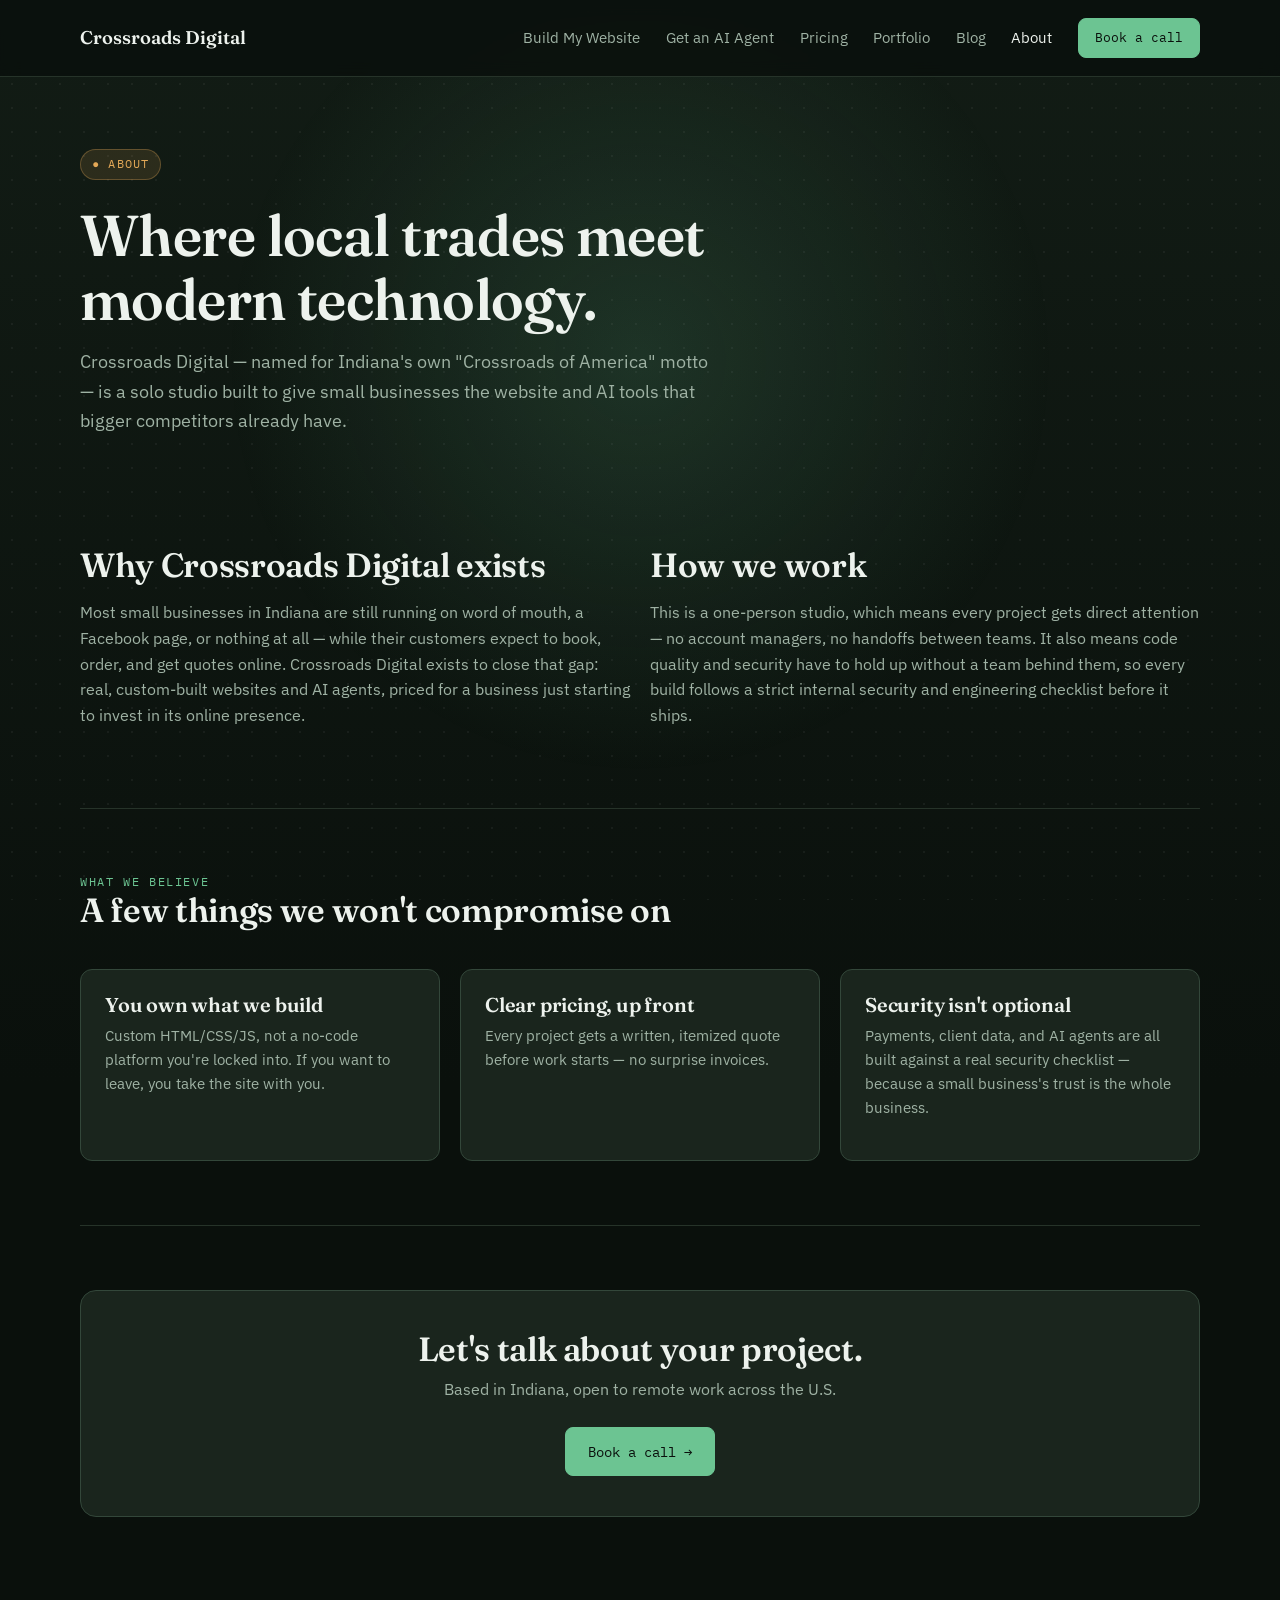
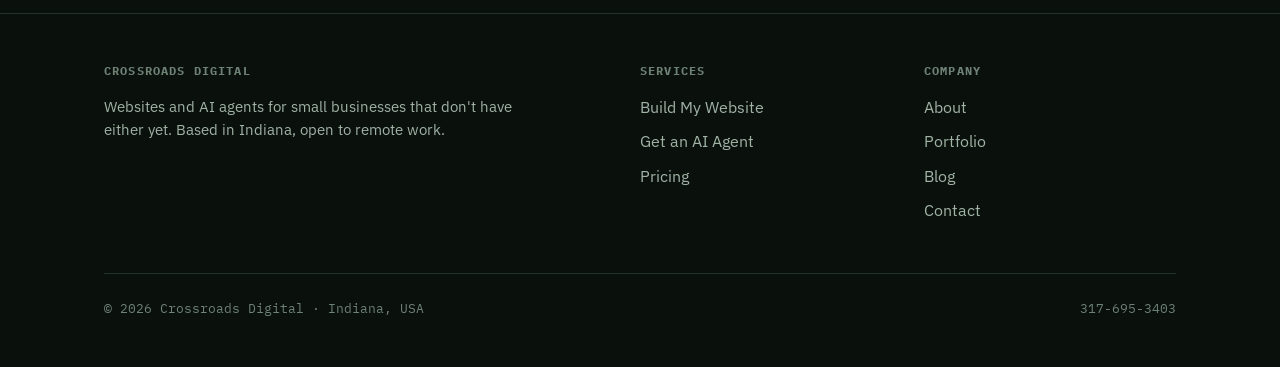
==== site/about.html @ ee1a5118 "Initial commit: Crossroads Digital marketing site Static HTML/CSS/JS site per the launch plan (color" ====
<!doctype html>
<html lang="en">
<head>
<meta charset="utf-8">
<meta name="viewport" content="width=device-width, initial-scale=1">
<title>About — Crossroads Digital</title>
<meta name="description" content="Crossroads Digital is a solo Indiana studio building custom websites and AI agents for small businesses.">
<link rel="icon" type="image/svg+xml" href="favicon.svg">
<meta property="og:type" content="website">
<meta property="og:title" content="About — Crossroads Digital">
<meta property="og:description" content="Crossroads Digital is a solo Indiana studio building custom websites and AI agents for small businesses.">
<meta name="twitter:card" content="summary">
<meta name="twitter:title" content="About — Crossroads Digital">
<meta name="twitter:description" content="Crossroads Digital is a solo Indiana studio building custom websites and AI agents for small businesses.">
<link rel="stylesheet" href="css/styles.css">
</head>
<body>

<header class="site">
  <nav class="wrap nav">
    <a href="index.html" class="logo">Crossroads Digital</a>
    <button class="nav-toggle" id="navToggle" aria-expanded="false" aria-controls="navLinks">Menu</button>
    <div class="nav-links" id="navLinks">
      <a href="build-my-website.html">Build My Website</a>
      <a href="get-an-ai-agent.html">Get an AI Agent</a>
      <a href="pricing.html">Pricing</a>
      <a href="portfolio.html">Portfolio</a>
      <a href="blog.html">Blog</a>
      <a href="about.html">About</a>
      <a href="contact.html" class="nav-cta">Book a call</a>
    </div>
  </nav>
</header>

<main>
  <section class="hero wrap" style="padding-bottom:2rem;">
    <div class="tag">● About</div>
    <h1>Where local trades meet modern technology.</h1>
    <p class="sub">Crossroads Digital — named for Indiana's own "Crossroads of America" motto — is a solo studio built to give small businesses the website and AI tools that bigger competitors already have.</p>
  </section>

  <section class="section no-border wrap">
    <div class="grid grid-2">
      <div>
        <h2>Why Crossroads Digital exists</h2>
        <p class="muted">Most small businesses in Indiana are still running on word of mouth, a Facebook page, or nothing at all — while their customers expect to book, order, and get quotes online. Crossroads Digital exists to close that gap: real, custom-built websites and AI agents, priced for a business just starting to invest in its online presence.</p>
      </div>
      <div>
        <h2>How we work</h2>
        <p class="muted">This is a one-person studio, which means every project gets direct attention — no account managers, no handoffs between teams. It also means code quality and security have to hold up without a team behind them, so every build follows a strict internal security and engineering checklist before it ships.</p>
      </div>
    </div>
  </section>

  <section class="section wrap">
    <div class="section-head">
      <div class="kicker">What we believe</div>
      <h2>A few things we won't compromise on</h2>
    </div>
    <div class="grid grid-3">
      <div class="card">
        <h3>You own what we build</h3>
        <p>Custom HTML/CSS/JS, not a no-code platform you're locked into. If you want to leave, you take the site with you.</p>
      </div>
      <div class="card">
        <h3>Clear pricing, up front</h3>
        <p>Every project gets a written, itemized quote before work starts — no surprise invoices.</p>
      </div>
      <div class="card">
        <h3>Security isn't optional</h3>
        <p>Payments, client data, and AI agents are all built against a real security checklist — because a small business's trust is the whole business.</p>
      </div>
    </div>
  </section>

  <section class="section wrap">
    <div class="cta-band">
      <h2>Let's talk about your project.</h2>
      <p>Based in Indiana, open to remote work across the U.S.</p>
      <div class="btn-row">
        <a href="contact.html" class="btn">Book a call →</a>
      </div>
    </div>
  </section>
</main>

<footer class="site">
  <div class="wrap">
    <div class="footer-grid">
      <div>
        <h4>Crossroads Digital</h4>
        <p class="muted" style="max-width:26rem; font-size:0.92rem;">Websites and AI agents for small businesses that don't have either yet. Based in Indiana, open to remote work.</p>
      </div>
      <div>
        <h4>Services</h4>
        <ul>
          <li><a href="build-my-website.html">Build My Website</a></li>
          <li><a href="get-an-ai-agent.html">Get an AI Agent</a></li>
          <li><a href="pricing.html">Pricing</a></li>
        </ul>
      </div>
      <div>
        <h4>Company</h4>
        <ul>
          <li><a href="about.html">About</a></li>
          <li><a href="portfolio.html">Portfolio</a></li>
          <li><a href="blog.html">Blog</a></li>
          <li><a href="contact.html">Contact</a></li>
        </ul>
      </div>
    </div>
    <div class="footer-bottom">
      <span>© 2026 Crossroads Digital · Indiana, USA</span>
      <span>317-695-3403</span>
    </div>
  </div>
</footer>

<script src="js/nav.js"></script>
</body>
</html>
---- site/css/styles.css ----
/* Crossroads Digital — shared design system
   Palette, type, and pattern lifted directly from the launch plan. */

@import url('https://fonts.googleapis.com/css2?family=Fraunces:opsz,wght@9..144,500;9..144,600;9..144,700&family=IBM+Plex+Sans:wght@400;500;600;700&family=IBM+Plex+Mono:wght@400;500&display=swap');

:root {
  --bg-0: #0a100c;
  --bg-1: #121c15;
  --surface: #1a251d;
  --surface-2: #1f2e23;
  --border: #33473a;
  --border-soft: #263329;
  --text: #edf2ed;
  --text-muted: #9fb2a4;
  --text-faint: #6d8175;
  --accent: #6cc492;
  --accent-strong: #9be6ba;
  --amber: #e3a857;
  --amber-soft: rgba(227, 168, 87, 0.13);
  --accent-soft: rgba(108, 196, 146, 0.12);
  --font-display: "Fraunces", Georgia, "Times New Roman", serif;
  --font-body: "IBM Plex Sans", -apple-system, "Segoe UI", sans-serif;
  --font-mono: "IBM Plex Mono", ui-monospace, "SFMono-Regular", Menlo, monospace;
  --max: 1120px;
}

* { box-sizing: border-box; }
html { -webkit-text-size-adjust: 100%; scroll-behavior: smooth; }

body {
  margin: 0;
  background: linear-gradient(180deg, var(--bg-1) 0%, var(--bg-0) 55%, var(--bg-0) 100%);
  color: var(--text);
  font-family: var(--font-body);
  font-size: 16px;
  line-height: 1.6;
  position: relative;
  min-height: 100vh;
  overflow-x: hidden;
}

body::before {
  content: "";
  position: fixed;
  inset: 0;
  background-image: radial-gradient(circle, rgba(255, 255, 255, 0.05) 1px, transparent 1px);
  background-size: 24px 24px;
  pointer-events: none;
  z-index: 0;
}

body::after {
  content: "";
  position: fixed;
  top: -10%;
  left: 50%;
  width: 900px;
  height: 900px;
  transform: translateX(-50%);
  background: radial-gradient(circle, rgba(108, 196, 146, 0.16) 0%, rgba(108, 196, 146, 0) 65%);
  pointer-events: none;
  z-index: 0;
}

img { max-width: 100%; display: block; }
a { color: var(--accent-strong); text-decoration: none; }
a:hover { text-decoration: underline; }
a:focus-visible, button:focus-visible, input:focus-visible, textarea:focus-visible, summary:focus-visible {
  outline: 2px solid var(--accent-strong);
  outline-offset: 2px;
}

h1, h2, h3 {
  font-family: var(--font-display);
  font-weight: 600;
  line-height: 1.1;
  letter-spacing: -0.01em;
  margin: 0 0 1rem;
  text-wrap: balance;
}
h1 { font-size: clamp(2.4rem, 6vw, 3.6rem); }
h2 { font-size: clamp(1.6rem, 3.4vw, 2.1rem); }
h3 { font-size: 1.25rem; }
p { margin: 0 0 1rem; color: var(--text); }
.muted { color: var(--text-muted); }

.wrap {
  position: relative;
  z-index: 1;
  max-width: var(--max);
  margin: 0 auto;
  padding: 0 1.5rem;
}

.eyebrow, .kicker {
  font-family: var(--font-mono);
  font-size: 0.72rem;
  letter-spacing: 0.14em;
  text-transform: uppercase;
  color: var(--accent);
}

.tag {
  display: inline-flex;
  align-items: center;
  gap: 0.5rem;
  font-family: var(--font-mono);
  font-size: 0.72rem;
  letter-spacing: 0.1em;
  text-transform: uppercase;
  color: var(--amber);
  background: var(--amber-soft);
  border: 1px solid rgba(227, 168, 87, 0.3);
  padding: 0.35rem 0.7rem;
  border-radius: 100px;
  margin-bottom: 1.5rem;
}

/* ---------- Header / nav ---------- */
header.site {
  position: sticky;
  top: 0;
  z-index: 20;
  background: rgba(10, 16, 12, 0.85);
  backdrop-filter: blur(8px);
  border-bottom: 1px solid var(--border-soft);
}
.nav {
  display: flex;
  align-items: center;
  justify-content: space-between;
  padding: 1.1rem 0;
  gap: 1rem;
}
.logo {
  font-family: var(--font-display);
  font-weight: 600;
  font-size: 1.15rem;
  color: var(--text);
  white-space: nowrap;
}
.logo:hover { text-decoration: none; color: var(--accent-strong); }
.nav-links {
  display: flex;
  align-items: center;
  gap: 1.6rem;
  font-size: 0.92rem;
}
.nav-links a { color: var(--text-muted); }
.nav-links a:hover, .nav-links a.active { color: var(--text); text-decoration: none; }
.nav-cta {
  font-family: var(--font-mono);
  font-size: 0.82rem;
  color: var(--bg-0) !important;
  background: var(--accent);
  padding: 0.55rem 1rem;
  border-radius: 8px;
  border: 1px solid var(--accent);
  white-space: nowrap;
}
.nav-cta:hover { background: var(--accent-strong); text-decoration: none; }

.nav-toggle { display: none; }

@media (max-width: 760px) {
  .nav-links {
    display: none;
    position: absolute;
    top: 100%;
    left: 0;
    right: 0;
    flex-direction: column;
    align-items: flex-start;
    gap: 0;
    background: var(--bg-1);
    border-bottom: 1px solid var(--border-soft);
    padding: 0.5rem 1.5rem 1rem;
  }
  .nav-links.open { display: flex; }
  .nav-links a { padding: 0.7rem 0; width: 100%; }
  .nav-cta { margin-top: 0.5rem; }
  .nav-toggle {
    display: inline-flex;
    background: none;
    border: 1px solid var(--border);
    color: var(--text);
    border-radius: 8px;
    padding: 0.5rem 0.7rem;
    font-size: 1rem;
  }
}

/* ---------- Hero ---------- */
.hero { padding: 4.5rem 0 3.5rem; }
.hero .sub { font-size: 1.15rem; color: var(--text-muted); max-width: 40rem; }

.hero-paths {
  display: grid;
  grid-template-columns: 1fr 1fr;
  gap: 1.25rem;
  margin-top: 2.5rem;
}
@media (max-width: 700px) { .hero-paths { grid-template-columns: 1fr; } }

.path-card {
  display: block;
  background: var(--surface);
  border: 1px solid var(--border);
  border-radius: 14px;
  padding: 1.75rem;
  transition: border-color 0.15s ease, transform 0.15s ease;
}
.path-card:hover { border-color: var(--accent); transform: translateY(-2px); text-decoration: none; }
.path-card .path-eyebrow { font-family: var(--font-mono); font-size: 0.72rem; letter-spacing: 0.1em; text-transform: uppercase; color: var(--text-faint); margin-bottom: 0.6rem; }
.path-card h3 { color: var(--text); margin-bottom: 0.5rem; }
.path-card p { color: var(--text-muted); font-size: 0.95rem; margin-bottom: 1rem; }
.path-card .go { color: var(--accent-strong); font-family: var(--font-mono); font-size: 0.85rem; }

.niche-tags { display: flex; flex-wrap: wrap; gap: 0.5rem; }
.niche-tag {
  font-family: var(--font-mono);
  font-size: 0.72rem;
  padding: 0.3rem 0.6rem;
  border-radius: 100px;
  border: 1px solid var(--border);
  color: var(--text-muted);
}
.niche-tag.launch { color: var(--accent-strong); border-color: rgba(108,196,146,0.4); background: var(--accent-soft); }

/* ---------- Sections ---------- */
.section { padding: 4rem 0; border-top: 1px solid var(--border-soft); }
.section.no-border { border-top: none; }
.section .lede { color: var(--text-muted); font-size: 1.02rem; max-width: 42rem; margin-bottom: 2rem; }
.section-head { margin-bottom: 2.5rem; }

/* ---------- Cards / grids ---------- */
.grid { display: grid; gap: 1.25rem; }
.grid-3 { grid-template-columns: repeat(3, 1fr); }
.grid-2 { grid-template-columns: repeat(2, 1fr); }
@media (max-width: 860px) { .grid-3 { grid-template-columns: 1fr 1fr; } }
@media (max-width: 620px) { .grid-3, .grid-2 { grid-template-columns: 1fr; } }

.card {
  background: var(--surface);
  border: 1px solid var(--border);
  border-radius: 12px;
  padding: 1.5rem;
}
.card h3 { margin-bottom: 0.5rem; }
.card p { color: var(--text-muted); font-size: 0.94rem; }
.card .price {
  font-family: var(--font-mono);
  color: var(--amber);
  font-size: 0.95rem;
  margin-top: 0.75rem;
}
.card .cta-link { display: inline-block; margin-top: 0.75rem; font-size: 0.9rem; }
.card.coming-soon { opacity: 0.6; }
.card.coming-soon .badge {
  font-family: var(--font-mono);
  font-size: 0.65rem;
  letter-spacing: 0.08em;
  text-transform: uppercase;
  color: var(--text-faint);
  border: 1px solid var(--border);
  border-radius: 100px;
  padding: 0.15rem 0.55rem;
  display: inline-block;
  margin-bottom: 0.6rem;
}

/* ---------- Flagship / pricing ---------- */
.flagship {
  background: var(--surface);
  border: 1px solid rgba(108, 196, 146, 0.35);
  border-radius: 16px;
  padding: 2rem;
  margin-bottom: 2.5rem;
}
.flagship-head {
  display: flex;
  justify-content: space-between;
  align-items: flex-start;
  gap: 1rem;
  flex-wrap: wrap;
  margin-bottom: 1.5rem;
}
.flagship-name { font-family: var(--font-display); font-size: 1.4rem; font-weight: 600; }
.flagship-sub { color: var(--text-muted); font-size: 0.92rem; margin: 0.3rem 0 0; }
.pick {
  font-family: var(--font-mono);
  font-size: 0.7rem;
  letter-spacing: 0.08em;
  text-transform: uppercase;
  color: var(--bg-0);
  background: var(--accent);
  padding: 0.3rem 0.7rem;
  border-radius: 100px;
  white-space: nowrap;
}

.line-item {
  display: flex;
  justify-content: space-between;
  align-items: flex-start;
  gap: 1.5rem;
  padding: 1rem 0;
  border-top: 1px solid var(--border-soft);
}
.line-item:first-of-type { border-top: none; }
.li-label { color: var(--text); font-size: 0.98rem; max-width: 34rem; }
.li-why { display: block; color: var(--text-faint); font-size: 0.85rem; margin-top: 0.3rem; }
.li-price { font-family: var(--font-mono); color: var(--text); white-space: nowrap; font-size: 0.98rem; }
.line-item.total { border-top: 1px solid var(--border); margin-top: 0.5rem; padding-top: 1.25rem; }
.line-item.total .li-label { font-weight: 600; }
.line-item.total .li-price { color: var(--accent-strong); font-size: 1.15rem; }
.line-item.retainer .li-price { color: var(--amber); }

.price-table-wrap { overflow-x: auto; }
.price-table { width: 100%; border-collapse: collapse; font-size: 0.94rem; }
.price-table th, .price-table td { text-align: left; padding: 0.9rem 0.75rem; border-bottom: 1px solid var(--border-soft); vertical-align: top; }
.price-table th { font-family: var(--font-mono); font-size: 0.72rem; letter-spacing: 0.08em; text-transform: uppercase; color: var(--text-faint); font-weight: 500; }
.price-table td.svc { color: var(--text); font-weight: 500; white-space: nowrap; }
.price-table td.desc { color: var(--text-muted); }
.price-table td.price { font-family: var(--font-mono); color: var(--amber); white-space: nowrap; }

.note { color: var(--text-faint); font-size: 0.88rem; margin-top: 1.5rem; }

/* ---------- Steps / process ---------- */
.steps { list-style: none; margin: 0; padding: 0; counter-reset: step; }
.steps li {
  counter-increment: step;
  position: relative;
  padding: 0 0 1.75rem 3rem;
  border-left: 1px solid var(--border);
  margin-left: 0.9rem;
}
.steps li:last-child { border-left: 1px solid transparent; padding-bottom: 0; }
.steps li::before {
  content: counter(step);
  position: absolute;
  left: -0.9rem;
  top: 0;
  width: 1.8rem;
  height: 1.8rem;
  border-radius: 50%;
  background: var(--surface-2);
  border: 1px solid var(--accent);
  color: var(--accent-strong);
  font-family: var(--font-mono);
  font-size: 0.85rem;
  display: flex;
  align-items: center;
  justify-content: center;
}
.step-title { font-weight: 600; color: var(--text); margin-bottom: 0.25rem; }
.step-detail { color: var(--text-muted); font-size: 0.94rem; }

/* ---------- CTA band ---------- */
.cta-band {
  background: var(--surface);
  border: 1px solid var(--border);
  border-radius: 16px;
  padding: 2.5rem;
  text-align: center;
}
.cta-band h2 { margin-bottom: 0.6rem; }
.cta-band p { color: var(--text-muted); margin-bottom: 1.5rem; }

.btn {
  display: inline-flex;
  align-items: center;
  gap: 0.4rem;
  font-family: var(--font-mono);
  font-size: 0.9rem;
  color: var(--bg-0);
  background: var(--accent);
  padding: 0.75rem 1.4rem;
  border-radius: 8px;
  border: 1px solid var(--accent);
}
.btn:hover { background: var(--accent-strong); text-decoration: none; }
.btn.secondary {
  color: var(--text);
  background: transparent;
  border: 1px solid var(--border);
}
.btn.secondary:hover { border-color: var(--accent); background: var(--surface-2); }
.btn-row { display: flex; gap: 0.9rem; flex-wrap: wrap; justify-content: center; }

/* ---------- Footer ---------- */
footer.site {
  border-top: 1px solid var(--border-soft);
  padding: 3rem 0;
  margin-top: 2rem;
}
.footer-grid {
  display: grid;
  grid-template-columns: 2fr 1fr 1fr;
  gap: 2rem;
}
@media (max-width: 700px) { .footer-grid { grid-template-columns: 1fr; } }
footer.site h4 {
  font-family: var(--font-mono);
  font-size: 0.72rem;
  letter-spacing: 0.1em;
  text-transform: uppercase;
  color: var(--text-faint);
  margin: 0 0 0.9rem;
}
footer.site ul { list-style: none; margin: 0; padding: 0; }
footer.site li { margin-bottom: 0.55rem; }
footer.site a { color: var(--text-muted); }
footer.site a:hover { color: var(--text); }
.footer-bottom {
  margin-top: 2.5rem;
  padding-top: 1.5rem;
  border-top: 1px solid var(--border-soft);
  display: flex;
  justify-content: space-between;
  flex-wrap: wrap;
  gap: 0.5rem;
  font-size: 0.82rem;
  color: var(--text-faint);
  font-family: var(--font-mono);
}

/* ---------- Contact form ---------- */
.contact-form { display: grid; gap: 1.1rem; max-width: 32rem; }
.field label { display: block; font-size: 0.88rem; color: var(--text-muted); margin-bottom: 0.4rem; }
.field input, .field select, .field textarea {
  width: 100%;
  background: var(--surface-2);
  border: 1px solid var(--border);
  border-radius: 8px;
  padding: 0.7rem 0.85rem;
  color: var(--text);
  font-family: var(--font-body);
  font-size: 0.96rem;
}
.field textarea { resize: vertical; min-height: 7rem; }
.field input::placeholder, .field textarea::placeholder { color: var(--text-faint); }

.contact-cards { display: grid; gap: 1rem; grid-template-columns: 1fr 1fr; margin-bottom: 2rem; }
@media (max-width: 620px) { .contact-cards { grid-template-columns: 1fr; } }
.contact-cards .card a { font-family: var(--font-mono); font-size: 0.95rem; }

/* ---------- Misc ---------- */
.badge-soon {
  display: inline-block;
  font-family: var(--font-mono);
  font-size: 0.7rem;
  letter-spacing: 0.06em;
  text-transform: uppercase;
  color: var(--amber);
  background: var(--amber-soft);
  border: 1px solid rgba(227,168,87,0.3);
  border-radius: 100px;
  padding: 0.2rem 0.6rem;
}

.portfolio-card {
  background: var(--surface);
  border: 1px solid var(--border);
  border-radius: 14px;
  overflow: hidden;
}
.portfolio-card .thumb {
  aspect-ratio: 16/9;
  background: linear-gradient(135deg, var(--surface-2), var(--bg-0));
  display: flex;
  align-items: center;
  justify-content: center;
  color: var(--text-faint);
  font-family: var(--font-mono);
  font-size: 0.85rem;
  border-bottom: 1px solid var(--border-soft);
}
.portfolio-card .body { padding: 1.25rem 1.5rem 1.5rem; }

/* ---------- Estimator tool ---------- */
.estimator-tool {
  background: var(--surface);
  border: 1px solid var(--border);
  border-radius: 16px;
  padding: 2rem;
}
.estimator-rows { display: grid; gap: 1rem; margin-bottom: 1.25rem; }
.estimator-row {
  display: grid;
  grid-template-columns: 1.3fr 1.1fr 1.3fr 0.7fr 1.1fr auto;
  gap: 0.75rem;
  align-items: end;
  background: var(--surface-2);
  border: 1px solid var(--border-soft);
  border-radius: 10px;
  padding: 1rem;
}
@media (max-width: 820px) {
  .estimator-row { grid-template-columns: 1fr 1fr; }
  .field-removal { grid-column: span 2; }
}
.estimator-row .field label {
  display: block;
  font-family: var(--font-mono);
  font-size: 0.68rem;
  letter-spacing: 0.06em;
  text-transform: uppercase;
  color: var(--text-faint);
  margin-bottom: 0.35rem;
}
.estimator-row select,
.estimator-row input[type="number"] {
  width: 100%;
  background: var(--bg-1);
  border: 1px solid var(--border);
  border-radius: 8px;
  padding: 0.55rem 0.6rem;
  color: var(--text);
  font-family: var(--font-body);
  font-size: 0.92rem;
}
.field-removal { display: flex; align-items: center; gap: 0.5rem; }
.field-removal label { margin-bottom: 0 !important; text-transform: none !important; font-family: var(--font-body) !important; font-size: 0.85rem !important; color: var(--text-muted) !important; letter-spacing: normal !important; }
.row-remove {
  background: none;
  border: 1px solid var(--border);
  color: var(--text-faint);
  border-radius: 8px;
  width: 2.2rem;
  height: 2.2rem;
  font-size: 1.1rem;
  line-height: 1;
  cursor: pointer;
}
.row-remove:hover { color: var(--text); border-color: var(--amber); }

.estimator-totals {
  border-top: 1px solid var(--border);
  padding-top: 1.25rem;
  margin-top: 0.5rem;
}
.totals-line {
  display: flex;
  justify-content: space-between;
  gap: 1rem;
  padding: 0.4rem 0;
  color: var(--text-muted);
  font-size: 0.9rem;
}
.totals-range {
  display: flex;
  justify-content: space-between;
  align-items: baseline;
  margin-top: 0.75rem;
  padding-top: 0.9rem;
  border-top: 1px solid var(--border-soft);
}
.range-amount {
  font-family: var(--font-mono);
  color: var(--accent-strong);
  font-size: 1.3rem;
}
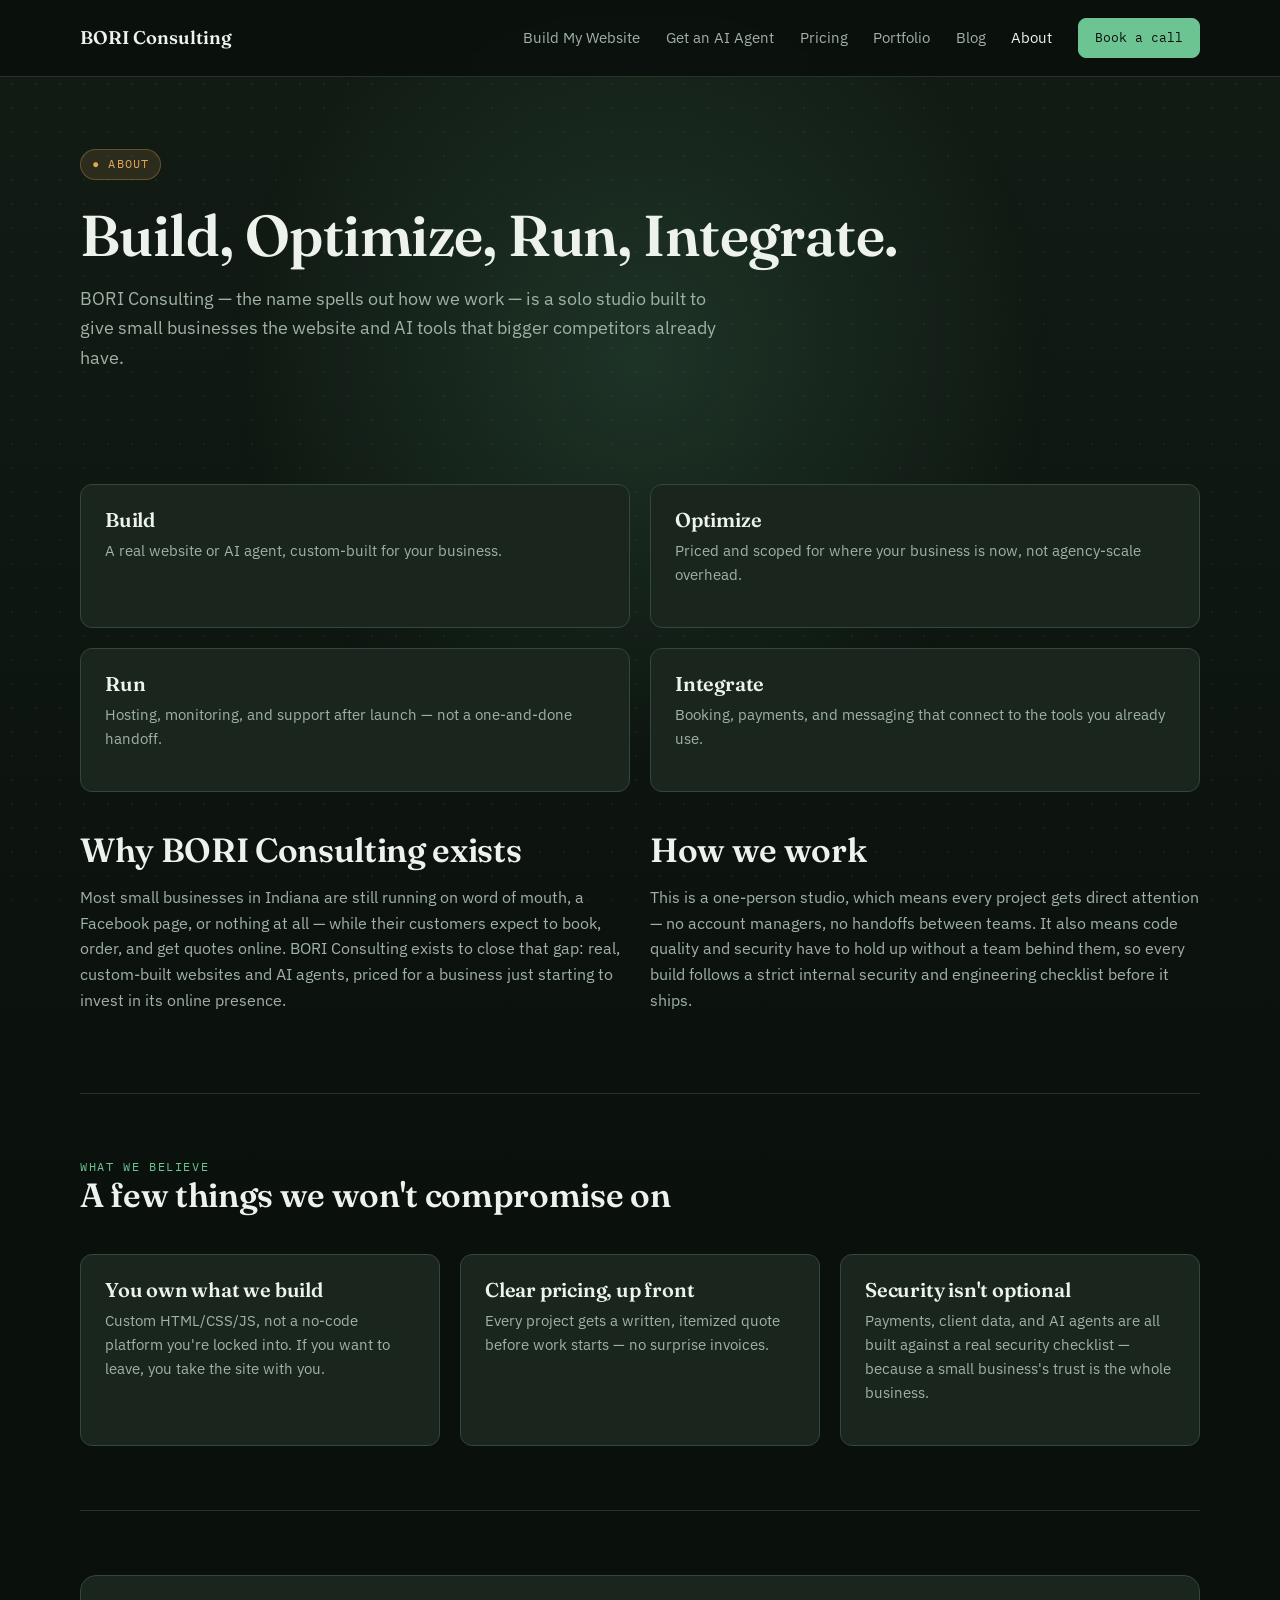
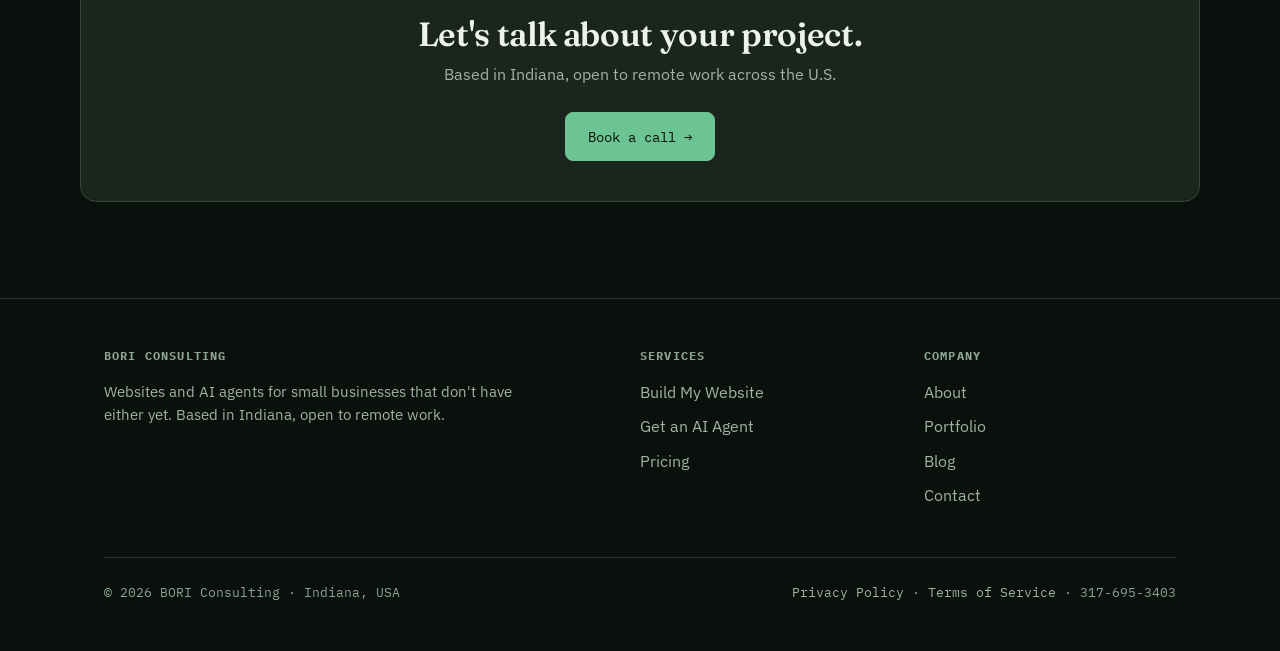
==== commit f04ec372: "Rebrand to BORI Consulting, add legal pages, fix contrast - Rename Crossroads Digital -> BORI Consul" ====
--- a/site/about.html
+++ b/site/about.html
@@ -3,22 +3,23 @@
 <head>
 <meta charset="utf-8">
 <meta name="viewport" content="width=device-width, initial-scale=1">
-<title>About — Crossroads Digital</title>
-<meta name="description" content="Crossroads Digital is a solo Indiana studio building custom websites and AI agents for small businesses.">
+<title>About — BORI Consulting</title>
+<meta name="description" content="BORI Consulting is a solo Indiana studio building custom websites and AI agents for small businesses.">
 <link rel="icon" type="image/svg+xml" href="favicon.svg">
 <meta property="og:type" content="website">
-<meta property="og:title" content="About — Crossroads Digital">
-<meta property="og:description" content="Crossroads Digital is a solo Indiana studio building custom websites and AI agents for small businesses.">
+<meta property="og:title" content="About — BORI Consulting">
+<meta property="og:description" content="BORI Consulting is a solo Indiana studio building custom websites and AI agents for small businesses.">
+<meta property="og:url" content="https://boriconsulting.com/about.html">
 <meta name="twitter:card" content="summary">
-<meta name="twitter:title" content="About — Crossroads Digital">
-<meta name="twitter:description" content="Crossroads Digital is a solo Indiana studio building custom websites and AI agents for small businesses.">
+<meta name="twitter:title" content="About — BORI Consulting">
+<meta name="twitter:description" content="BORI Consulting is a solo Indiana studio building custom websites and AI agents for small businesses.">
 <link rel="stylesheet" href="css/styles.css">
 </head>
 <body>
 
 <header class="site">
   <nav class="wrap nav">
-    <a href="index.html" class="logo">Crossroads Digital</a>
+    <a href="index.html" class="logo">BORI Consulting</a>
     <button class="nav-toggle" id="navToggle" aria-expanded="false" aria-controls="navLinks">Menu</button>
     <div class="nav-links" id="navLinks">
       <a href="build-my-website.html">Build My Website</a>
@@ -35,15 +36,33 @@
 <main>
   <section class="hero wrap" style="padding-bottom:2rem;">
     <div class="tag">● About</div>
-    <h1>Where local trades meet modern technology.</h1>
-    <p class="sub">Crossroads Digital — named for Indiana's own "Crossroads of America" motto — is a solo studio built to give small businesses the website and AI tools that bigger competitors already have.</p>
+    <h1>Build, Optimize, Run, Integrate.</h1>
+    <p class="sub">BORI Consulting — the name spells out how we work — is a solo studio built to give small businesses the website and AI tools that bigger competitors already have.</p>
   </section>
 
   <section class="section no-border wrap">
+    <div class="grid grid-2" style="margin-bottom:2.5rem;">
+      <div class="card">
+        <h3>Build</h3>
+        <p>A real website or AI agent, custom-built for your business.</p>
+      </div>
+      <div class="card">
+        <h3>Optimize</h3>
+        <p>Priced and scoped for where your business is now, not agency-scale overhead.</p>
+      </div>
+      <div class="card">
+        <h3>Run</h3>
+        <p>Hosting, monitoring, and support after launch — not a one-and-done handoff.</p>
+      </div>
+      <div class="card">
+        <h3>Integrate</h3>
+        <p>Booking, payments, and messaging that connect to the tools you already use.</p>
+      </div>
+    </div>
     <div class="grid grid-2">
       <div>
-        <h2>Why Crossroads Digital exists</h2>
-        <p class="muted">Most small businesses in Indiana are still running on word of mouth, a Facebook page, or nothing at all — while their customers expect to book, order, and get quotes online. Crossroads Digital exists to close that gap: real, custom-built websites and AI agents, priced for a business just starting to invest in its online presence.</p>
+        <h2>Why BORI Consulting exists</h2>
+        <p class="muted">Most small businesses in Indiana are still running on word of mouth, a Facebook page, or nothing at all — while their customers expect to book, order, and get quotes online. BORI Consulting exists to close that gap: real, custom-built websites and AI agents, priced for a business just starting to invest in its online presence.</p>
       </div>
       <div>
         <h2>How we work</h2>
@@ -88,7 +107,7 @@
   <div class="wrap">
     <div class="footer-grid">
       <div>
-        <h4>Crossroads Digital</h4>
+        <h4>BORI Consulting</h4>
         <p class="muted" style="max-width:26rem; font-size:0.92rem;">Websites and AI agents for small businesses that don't have either yet. Based in Indiana, open to remote work.</p>
       </div>
       <div>
@@ -110,8 +129,8 @@
       </div>
     </div>
     <div class="footer-bottom">
-      <span>© 2026 Crossroads Digital · Indiana, USA</span>
-      <span>317-695-3403</span>
+      <span>© 2026 BORI Consulting · Indiana, USA</span>
+      <span class="footer-legal"><a href="privacy-policy.html">Privacy Policy</a> · <a href="terms-of-service.html">Terms of Service</a> · 317-695-3403</span>
     </div>
   </div>
 </footer>
--- a/site/css/styles.css
+++ b/site/css/styles.css
@@ -1,4 +1,4 @@
-/* Crossroads Digital — shared design system
+/* BORI Consulting — shared design system
    Palette, type, and pattern lifted directly from the launch plan. */
 
 @import url('https://fonts.googleapis.com/css2?family=Fraunces:opsz,wght@9..144,500;9..144,600;9..144,700&family=IBM+Plex+Sans:wght@400;500;600;700&family=IBM+Plex+Mono:wght@400;500&display=swap');
@@ -12,7 +12,7 @@
   --border-soft: #263329;
   --text: #edf2ed;
   --text-muted: #9fb2a4;
-  --text-faint: #6d8175;
+  --text-faint: #8ca396; /* brightened from #6d8175 — the original failed WCAG AA (4.5:1) for body text against --surface and lighter; this passes ~5.3:1+ on every background it's used against. */
   --accent: #6cc492;
   --accent-strong: #9be6ba;
   --amber: #e3a857;
@@ -561,3 +561,32 @@
   color: var(--accent-strong);
   font-size: 1.3rem;
 }
+
+/* ---------- Legal documents ---------- */
+.legal-notice {
+  display: flex;
+  gap: 0.9rem;
+  align-items: flex-start;
+  background: var(--amber-soft);
+  border: 1px solid rgba(227, 168, 87, 0.35);
+  border-radius: 12px;
+  padding: 1.1rem 1.3rem;
+  margin-bottom: 2.5rem;
+}
+.legal-notice .mark {
+  font-family: var(--font-mono);
+  color: var(--amber);
+  font-weight: 600;
+  flex-shrink: 0;
+}
+.legal-notice p { margin: 0; color: var(--text); font-size: 0.92rem; }
+.legal-notice p + p { margin-top: 0.5rem; }
+
+.legal-doc { max-width: 42rem; }
+.legal-doc h2 { font-size: 1.3rem; margin-top: 2.25rem; }
+.legal-doc h2:first-of-type { margin-top: 0; }
+.legal-doc p, .legal-doc li { color: var(--text-muted); font-size: 0.97rem; }
+.legal-doc ul { padding-left: 1.25rem; margin: 0 0 1rem; }
+.legal-doc li { margin-bottom: 0.4rem; }
+.legal-doc strong { color: var(--text); }
+.legal-updated { font-family: var(--font-mono); font-size: 0.8rem; color: var(--text-faint); margin-bottom: 2rem; }
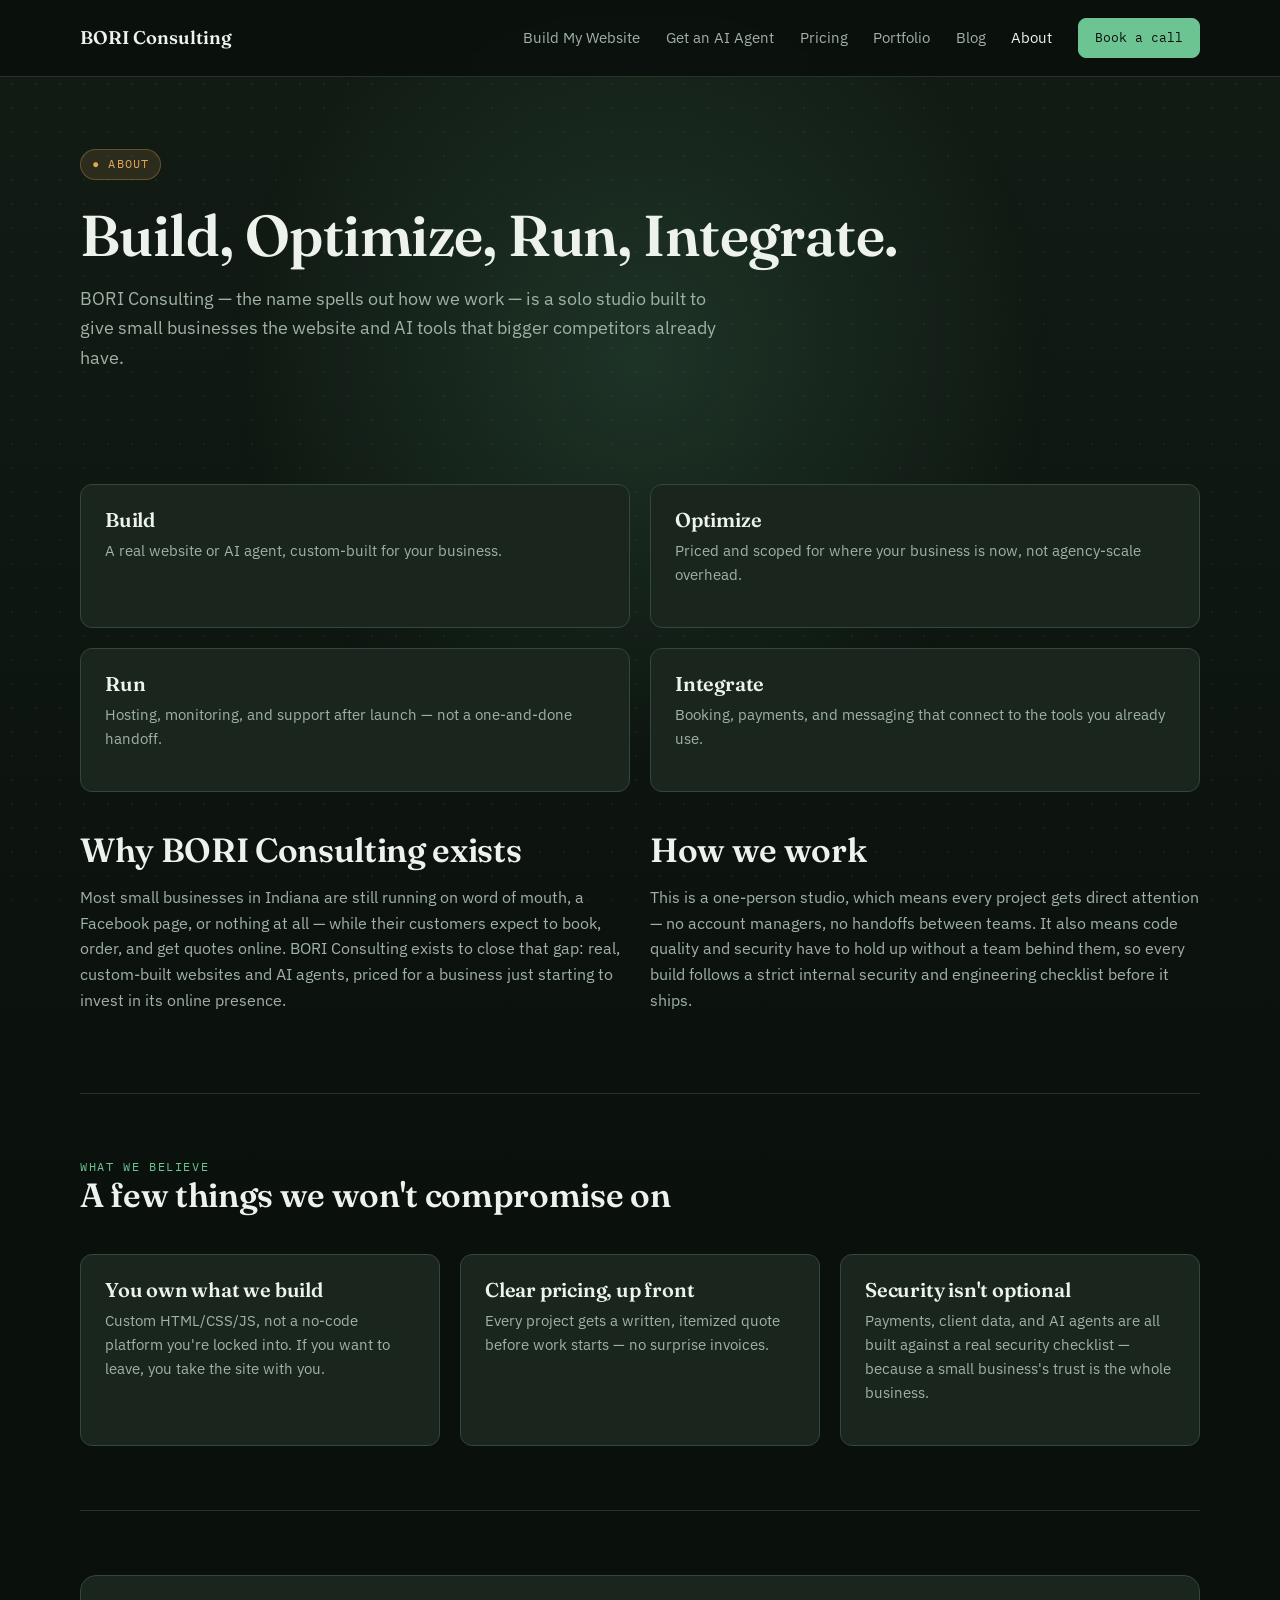
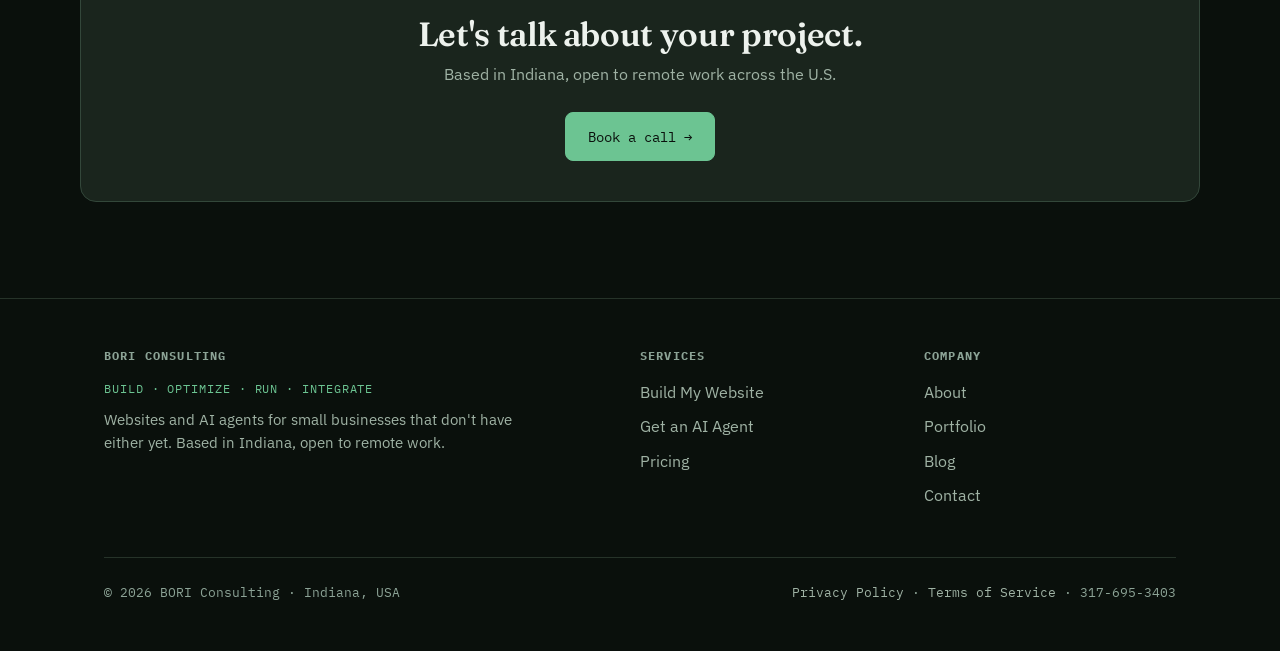
==== commit 86cf13a2: "Specify free intro call as 15 minutes; add BORI motto - "Free consultation" -> "Free 15-minute call"" ====
--- a/site/about.html
+++ b/site/about.html
@@ -108,6 +108,7 @@
     <div class="footer-grid">
       <div>
         <h4>BORI Consulting</h4>
+        <p class="footer-motto">Build &middot; Optimize &middot; Run &middot; Integrate</p>
         <p class="muted" style="max-width:26rem; font-size:0.92rem;">Websites and AI agents for small businesses that don't have either yet. Based in Indiana, open to remote work.</p>
       </div>
       <div>
--- a/site/css/styles.css
+++ b/site/css/styles.css
@@ -400,6 +400,14 @@
   gap: 2rem;
 }
 @media (max-width: 700px) { .footer-grid { grid-template-columns: 1fr; } }
+.footer-motto {
+  font-family: var(--font-mono);
+  font-size: 0.72rem;
+  letter-spacing: 0.08em;
+  text-transform: uppercase;
+  color: var(--accent);
+  margin: 0 0 0.6rem;
+}
 footer.site h4 {
   font-family: var(--font-mono);
   font-size: 0.72rem;
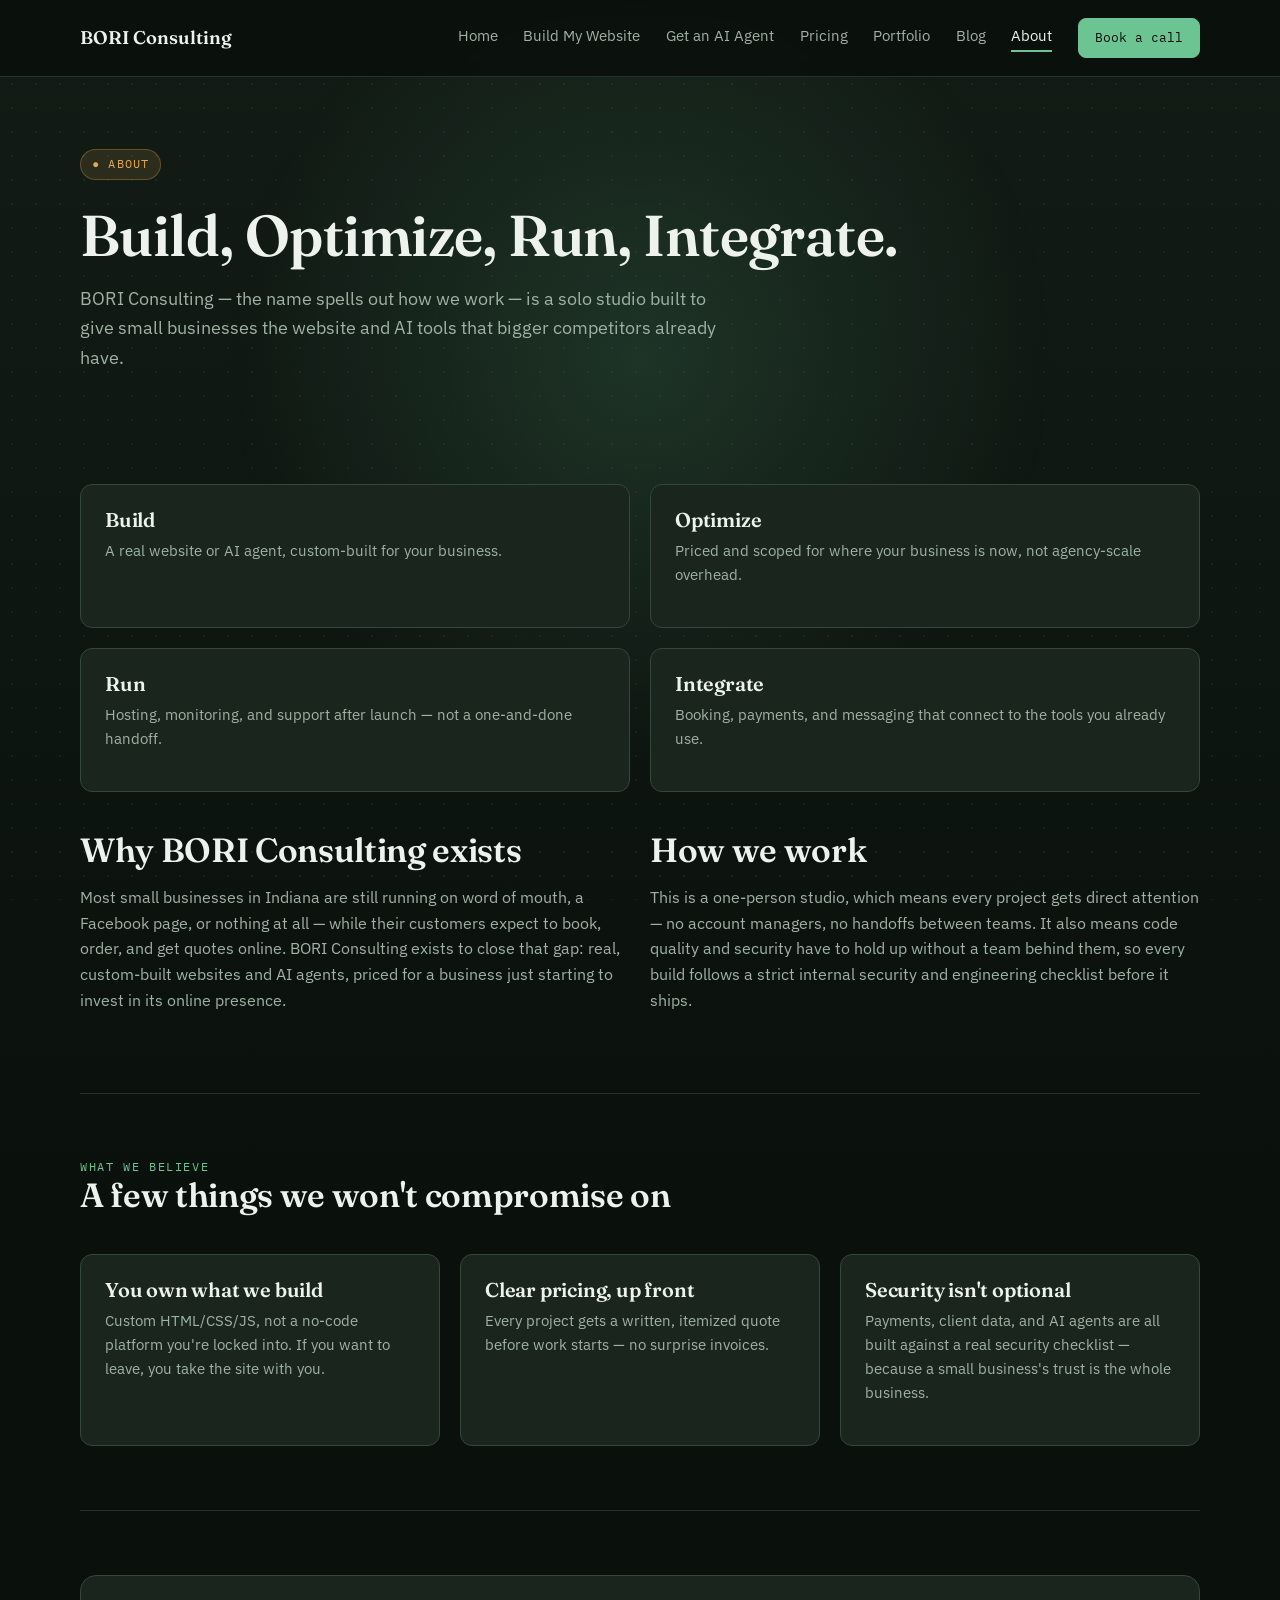
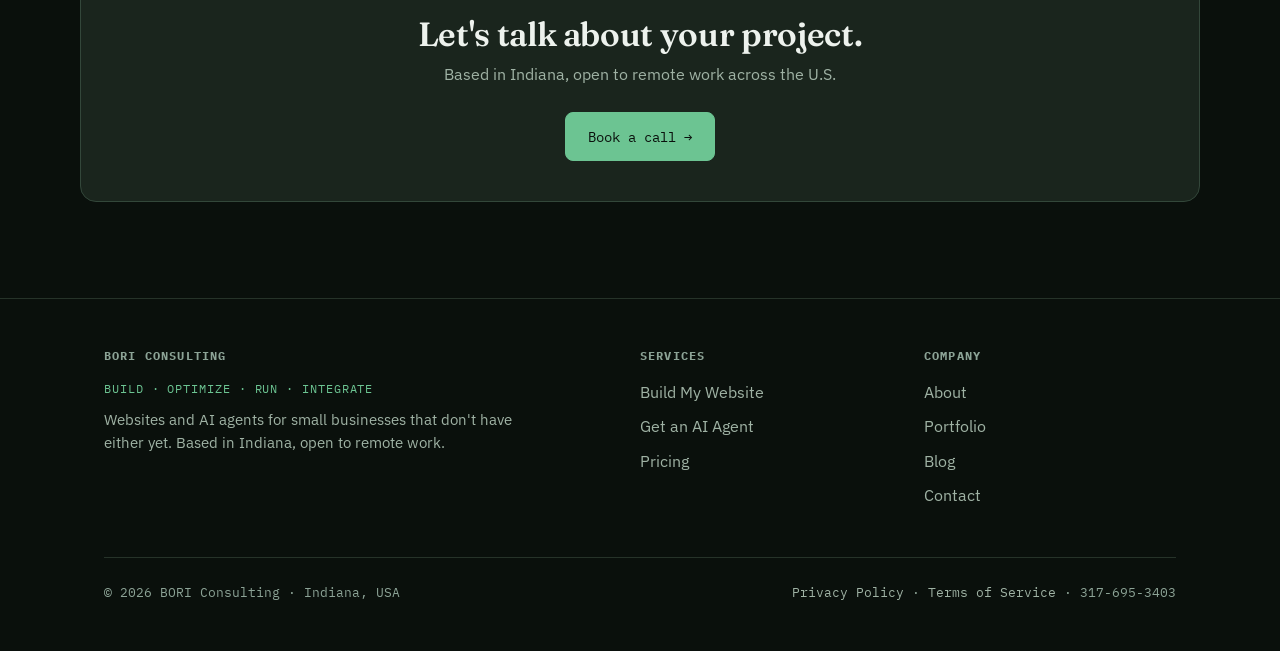
==== commit abac0314: "Lead homepage hero with the motto; add Home tab + active underline - Homepage H1 is now "Build. Opti" ====
--- a/site/about.html
+++ b/site/about.html
@@ -22,6 +22,7 @@
     <a href="index.html" class="logo">BORI Consulting</a>
     <button class="nav-toggle" id="navToggle" aria-expanded="false" aria-controls="navLinks">Menu</button>
     <div class="nav-links" id="navLinks">
+      <a href="index.html">Home</a>
       <a href="build-my-website.html">Build My Website</a>
       <a href="get-an-ai-agent.html">Get an AI Agent</a>
       <a href="pricing.html">Pricing</a>
--- a/site/css/styles.css
+++ b/site/css/styles.css
@@ -148,6 +148,8 @@
 }
 .nav-links a { color: var(--text-muted); }
 .nav-links a:hover, .nav-links a.active { color: var(--text); text-decoration: none; }
+.nav-links a:not(.nav-cta) { padding-bottom: 3px; border-bottom: 2px solid transparent; }
+.nav-links a.active:not(.nav-cta) { border-bottom-color: var(--accent); }
 .nav-cta {
   font-family: var(--font-mono);
   font-size: 0.82rem;
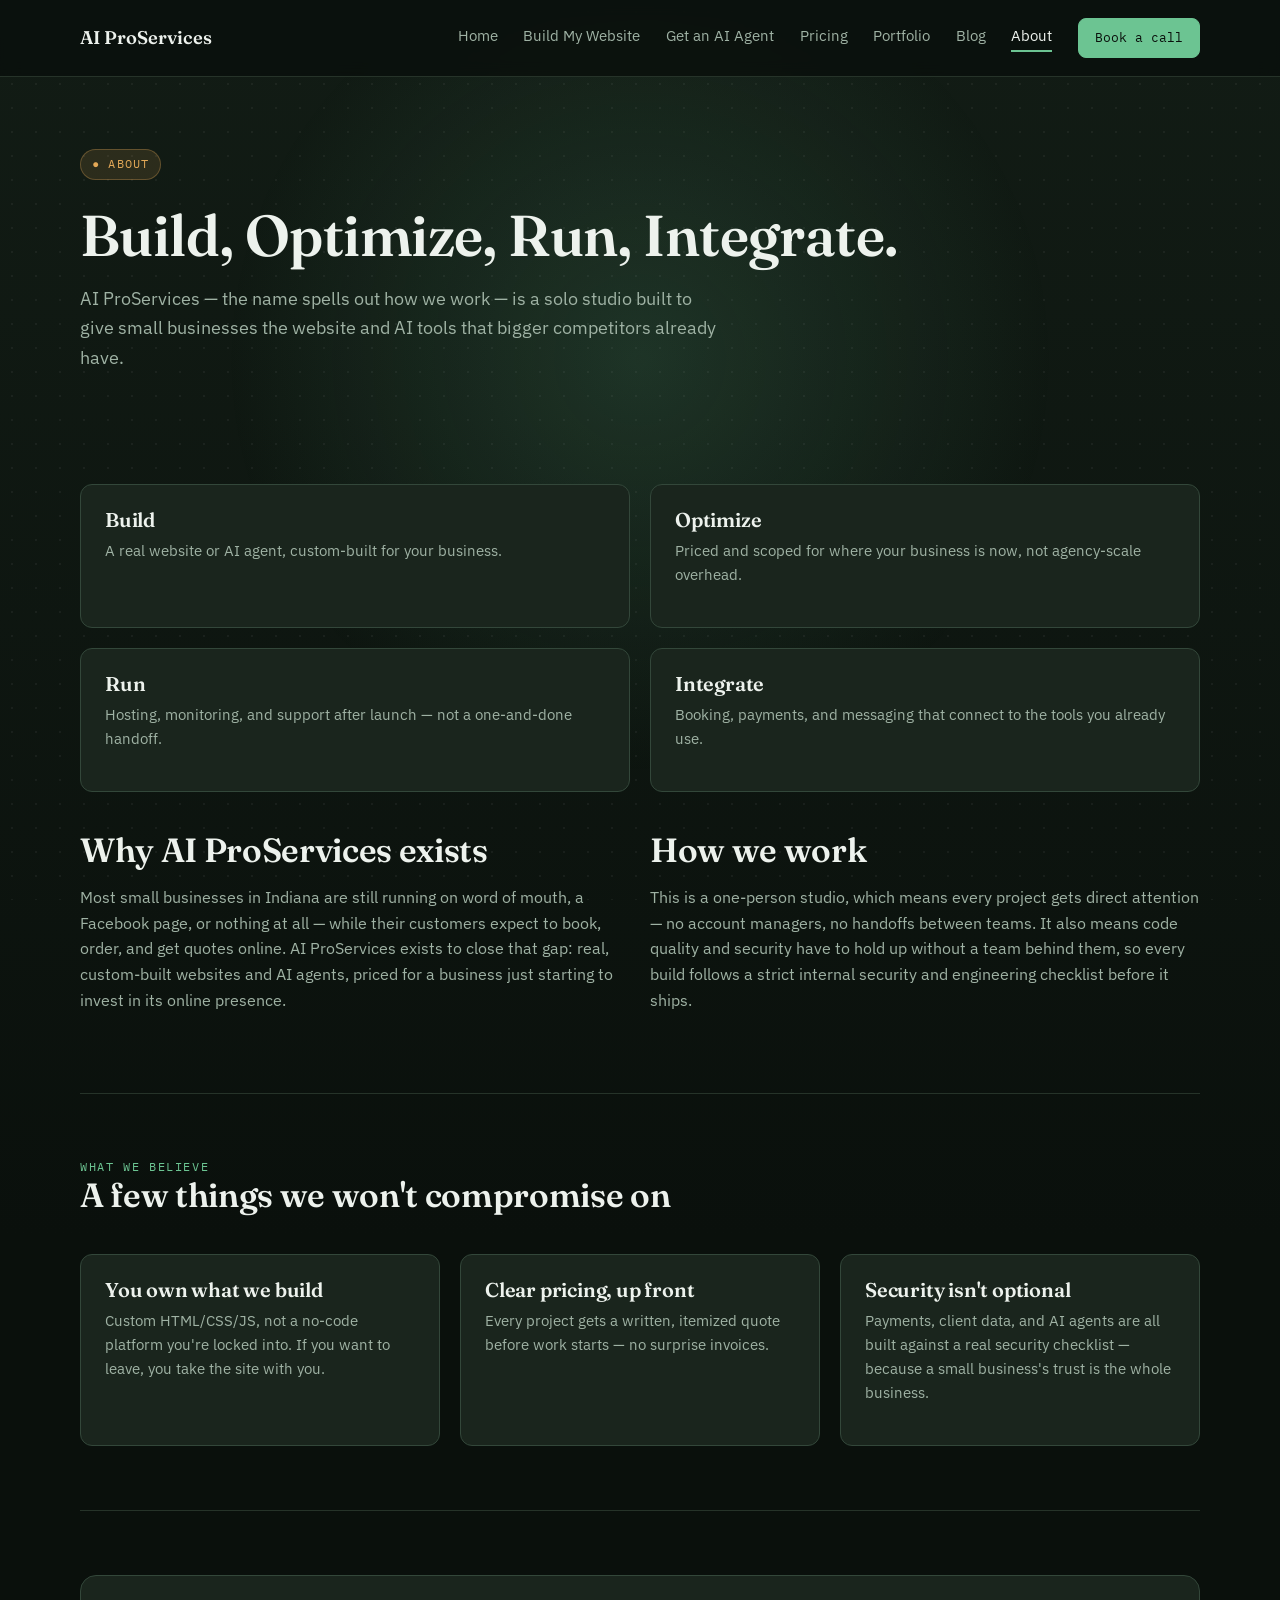
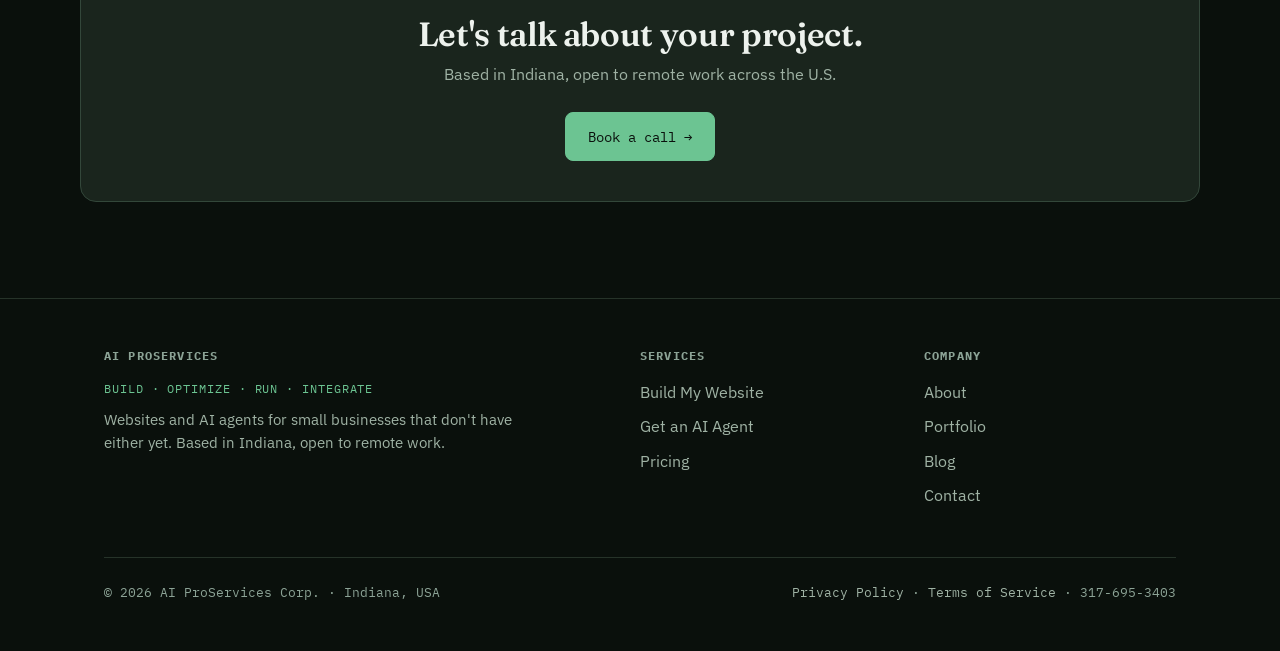
==== commit afb00acc: "Rebrand to AI ProServices Corp. - Domain: boriconsulting.com -> aiproservicescorp.com - Email: hello" ====
--- a/site/about.html
+++ b/site/about.html
@@ -3,23 +3,23 @@
 <head>
 <meta charset="utf-8">
 <meta name="viewport" content="width=device-width, initial-scale=1">
-<title>About — BORI Consulting</title>
-<meta name="description" content="BORI Consulting is a solo Indiana studio building custom websites and AI agents for small businesses.">
+<title>About — AI ProServices</title>
+<meta name="description" content="AI ProServices is a solo Indiana studio building custom websites and AI agents for small businesses.">
 <link rel="icon" type="image/svg+xml" href="favicon.svg">
 <meta property="og:type" content="website">
-<meta property="og:title" content="About — BORI Consulting">
-<meta property="og:description" content="BORI Consulting is a solo Indiana studio building custom websites and AI agents for small businesses.">
-<meta property="og:url" content="https://boriconsulting.com/about.html">
+<meta property="og:title" content="About — AI ProServices">
+<meta property="og:description" content="AI ProServices is a solo Indiana studio building custom websites and AI agents for small businesses.">
+<meta property="og:url" content="https://aiproservicescorp.com/about.html">
 <meta name="twitter:card" content="summary">
-<meta name="twitter:title" content="About — BORI Consulting">
-<meta name="twitter:description" content="BORI Consulting is a solo Indiana studio building custom websites and AI agents for small businesses.">
+<meta name="twitter:title" content="About — AI ProServices">
+<meta name="twitter:description" content="AI ProServices is a solo Indiana studio building custom websites and AI agents for small businesses.">
 <link rel="stylesheet" href="css/styles.css">
 </head>
 <body>
 
 <header class="site">
   <nav class="wrap nav">
-    <a href="index.html" class="logo">BORI Consulting</a>
+    <a href="index.html" class="logo">AI ProServices</a>
     <button class="nav-toggle" id="navToggle" aria-expanded="false" aria-controls="navLinks">Menu</button>
     <div class="nav-links" id="navLinks">
       <a href="index.html">Home</a>
@@ -29,7 +29,7 @@
       <a href="portfolio.html">Portfolio</a>
       <a href="blog.html">Blog</a>
       <a href="about.html">About</a>
-      <a href="contact.html" class="nav-cta">Book a call</a>
+      <a href="mailto:michaelflores@aiproservicescorp.com?subject=Book%20a%20call" data-todo="Replace with the real Microsoft Bookings link once the aiproservicescorp.com tenant is verified" class="nav-cta" target="_blank" rel="noopener noreferrer">Book a call</a>
     </div>
   </nav>
 </header>
@@ -38,7 +38,7 @@
   <section class="hero wrap" style="padding-bottom:2rem;">
     <div class="tag">● About</div>
     <h1>Build, Optimize, Run, Integrate.</h1>
-    <p class="sub">BORI Consulting — the name spells out how we work — is a solo studio built to give small businesses the website and AI tools that bigger competitors already have.</p>
+    <p class="sub">AI ProServices — the name spells out how we work — is a solo studio built to give small businesses the website and AI tools that bigger competitors already have.</p>
   </section>
 
   <section class="section no-border wrap">
@@ -62,8 +62,8 @@
     </div>
     <div class="grid grid-2">
       <div>
-        <h2>Why BORI Consulting exists</h2>
-        <p class="muted">Most small businesses in Indiana are still running on word of mouth, a Facebook page, or nothing at all — while their customers expect to book, order, and get quotes online. BORI Consulting exists to close that gap: real, custom-built websites and AI agents, priced for a business just starting to invest in its online presence.</p>
+        <h2>Why AI ProServices exists</h2>
+        <p class="muted">Most small businesses in Indiana are still running on word of mouth, a Facebook page, or nothing at all — while their customers expect to book, order, and get quotes online. AI ProServices exists to close that gap: real, custom-built websites and AI agents, priced for a business just starting to invest in its online presence.</p>
       </div>
       <div>
         <h2>How we work</h2>
@@ -98,7 +98,7 @@
       <h2>Let's talk about your project.</h2>
       <p>Based in Indiana, open to remote work across the U.S.</p>
       <div class="btn-row">
-        <a href="contact.html" class="btn">Book a call →</a>
+        <a href="mailto:michaelflores@aiproservicescorp.com?subject=Book%20a%20call" data-todo="Replace with the real Microsoft Bookings link once the aiproservicescorp.com tenant is verified" class="btn" target="_blank" rel="noopener noreferrer">Book a call →</a>
       </div>
     </div>
   </section>
@@ -108,7 +108,7 @@
   <div class="wrap">
     <div class="footer-grid">
       <div>
-        <h4>BORI Consulting</h4>
+        <h4>AI ProServices</h4>
         <p class="footer-motto">Build &middot; Optimize &middot; Run &middot; Integrate</p>
         <p class="muted" style="max-width:26rem; font-size:0.92rem;">Websites and AI agents for small businesses that don't have either yet. Based in Indiana, open to remote work.</p>
       </div>
@@ -131,7 +131,7 @@
       </div>
     </div>
     <div class="footer-bottom">
-      <span>© 2026 BORI Consulting · Indiana, USA</span>
+      <span>© 2026 AI ProServices Corp. · Indiana, USA</span>
       <span class="footer-legal"><a href="privacy-policy.html">Privacy Policy</a> · <a href="terms-of-service.html">Terms of Service</a> · 317-695-3403</span>
     </div>
   </div>
--- a/site/css/styles.css
+++ b/site/css/styles.css
@@ -1,4 +1,4 @@
-/* BORI Consulting — shared design system
+/* AI ProServices — shared design system
    Palette, type, and pattern lifted directly from the launch plan. */
 
 @import url('https://fonts.googleapis.com/css2?family=Fraunces:opsz,wght@9..144,500;9..144,600;9..144,700&family=IBM+Plex+Sans:wght@400;500;600;700&family=IBM+Plex+Mono:wght@400;500&display=swap');
